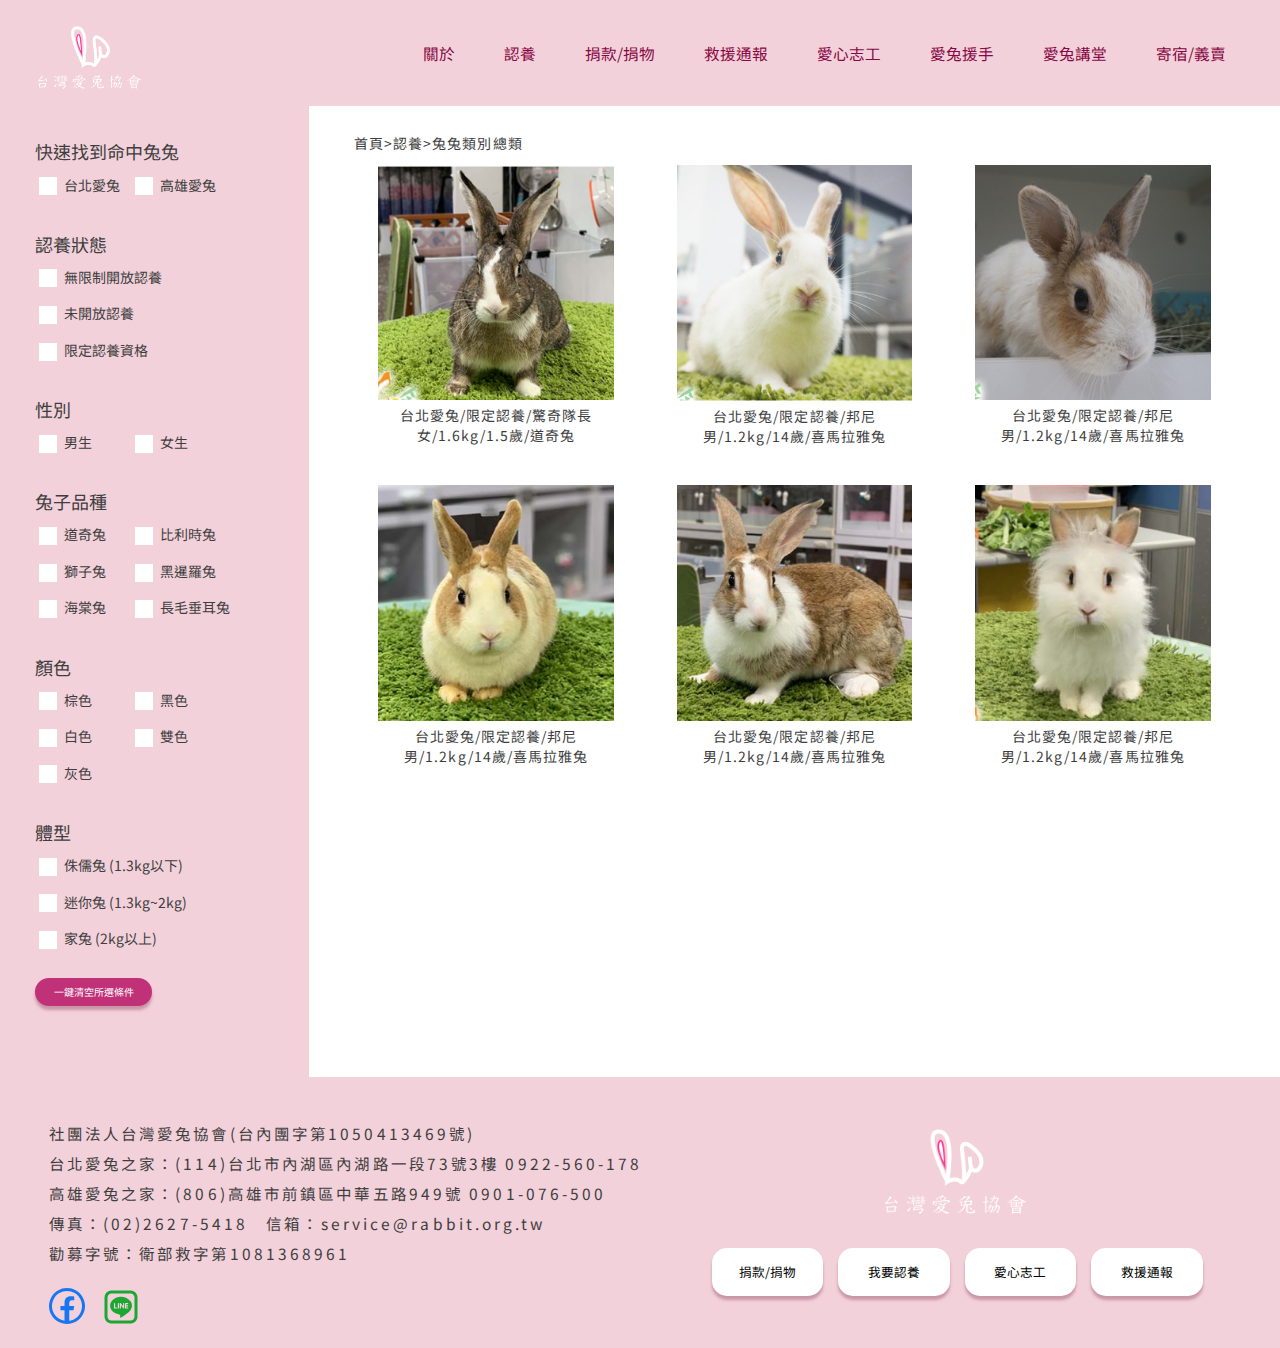
==== adopt/adopt.html @ 2b114913 "swipe test" ====
<!DOCTYPE html>

<html>
  <head>
    <meta charset="utf-8">
    <title>命中兔兔</title>
    <link rel="stylesheet" href="adopt.css" />
    <link href="https://fonts.googleapis.com/css2?family=Noto+Sans+TC&display=swap" rel="stylesheet">
  </head>

  <body>
    <div class="container">
      <div class="header">
        <div class="menu">
          <div class="logo">
            <a href="../index.html"><img src="../images/Landingpage/LOGO.png" alt="logo"/></a>
          </div>
            <nav class="navbar">
              <ul>
                <li class="nav"><a href="#">關於</a>
                  <ul>
                    <li><a href="#">概述</a></li>
                    <li><a href="#">Q&A</a></li>
                    <li><a href="#">工作報告</a></li>
                  </ul>
                </li>
                <li><a href="#" class="nav">認養</a></li>
                <li><a href="#" class="nav">捐款/捐物</a>
                  <ul>
                    <li><a href="#">單次捐款</li>
                    <li><a href="#">助養定期定額</li>
                    <li><a href="#">集資案件</li>
                    <li><a href="#">物資捐贈</li>
                    <li><a href="#">捐款/捐物查詢</li>
                  </ul>
                </li>
                <li><a href="#" class="nav">救援通報</a>
                  <ul>
                    <li><a href="#">救援申請</a></li>
                    <li><a href="#">緊急物資申請</a></li>
                    <li><a href="#">各級窗口通報</a></li>
                  </ul>
                </li>
                <li><a href="#" class="nav">愛心志工</a>
                  <ul>
                    <li><a href="#">一般志工</a></li>
                    <li><a href="#">中途保姆</a></li>
                  </ul>
                </li>
                <li><a href="#" class="nav">愛兔援手</a>
                  <ul>
                    <li><a href="#">送養</a></li>
                    <li><a href="#">捐血申請</a></li>
                  </ul>
                </li>
                <li><a href="#" class="nav">愛兔講堂</a></li>
                <li><a href="#" class="nav">寄宿/義賣</a>
                  <ul>
                    <li><a href="#">寄宿旅館</a></li>
                    <li><a href="#">愛心義賣</a></li>
                  </ul>
                </li>
              </ul>
            </nav>
        </div>
        <div class="section1">
          <div class="section1Left">
            <form>
              <div class="checkBox firstCB">
                  <p>快速找到命中兔兔</p>
                  <div class="checkDiv">
                    <div class="width35"><input type="checkbox"><label>台北愛兔</label></div>
                    <div class="width35"><input type="checkbox"><label>高雄愛兔</label></div>
                  </div>
              </div>
              <div class="checkBox">
                  <p>認養狀態</p>
                  <div class="checkDiv">
                    <div class="width60"><input type="checkbox"><label>無限制開放認養</label></div>
                    <div class="width60"><input type="checkbox"><label>未開放認養</label></div>
                    <div class="width60"><input type="checkbox"><label>限定認養資格</label></div>
                  </div>
              </div>
              <div class="checkBox">
                  <p>性別</p>
                  <div class="checkDiv">
                    <div class="width35"><input type="checkbox"><label>男生</label></div>
                    <div class="width35"><input type="checkbox"><label>女生</label></div>
                  </div>
              </div>
              <div class="checkBox">
                  <p>兔子品種</p>
                  <div class="checkDiv">
                    <div class="width35"><input type="checkbox"><label>道奇兔</label></div>
                    <div class="width35"><input type="checkbox"><label>比利時兔</label></div>
                    <div class="width35"><input type="checkbox"><label>獅子兔</label></div>
                    <div class="width35"><input type="checkbox"><label>黑暹羅兔</label></div>
                    <div class="width35"><input type="checkbox"><label>海棠兔</label></div>
                    <div class="width35"><input type="checkbox"><label>長毛垂耳兔</label></div>
                  </div>
              </div>
              <div class="checkBox">
                  <p>顏色</p>
                  <div class="checkDiv">
                    <div class="width35"><input type="checkbox"><label>棕色</label></div>
                    <div class="width35"><input type="checkbox"><label>黑色</label></div>
                    <div class="width35"><input type="checkbox"><label>白色</label></div>
                    <div class="width35"><input type="checkbox"><label>雙色</label></div>
                    <div class="width35"><input type="checkbox"><label>灰色</label></div>
                  </div>
              </div>
              <div class="checkBox">
                  <p>體型</p>
                  <div class="checkDiv">
                    <div class="width60"><input type="checkbox"><label>侏儒兔 (1.3kg以下)</label></div>
                    <div class="width60"><input type="checkbox"><label>迷你兔 (1.3kg~2kg)</label></div>
                    <div class="width60"><input type="checkbox"><label>家兔 (2kg以上)</label></div>
                  </div>
              </div>
              <input class="purpleInput" type="reset" value="一鍵清空所選條件">
            </form>
          </div>
          <div class="section1Right">
            <p class="category"><a href=../index.html>首頁</a>>認養>兔兔類別總類</p>
            <div class="picBlock">
              <div class="block1">
                <div class="rabPic leftPic">
                  <a href="../model/model.html"><img src="../images/兔兔類別總覽/兔兔類別總覽-兔兔1-298x298.png"></a>
                  <p>台北愛兔/限定認養/驚奇隊長<br>女/1.6kg/1.5歲/道奇兔</p>
                </div>
                <div class="rabPic midPic">
                  <img src="../images/兔兔類別總覽/兔兔類別總覽-兔兔2-298x298.png">
                  <p>台北愛兔/限定認養/邦尼<br>男/1.2kg/14歲/喜馬拉雅兔</p>
                </div>
                <div class="rabPic rightPic">
                  <img src="../images/兔兔類別總覽/兔兔類別總覽-兔兔3-298x298.png">
                  <p>台北愛兔/限定認養/邦尼<br>男/1.2kg/14歲/喜馬拉雅兔</p>
                </div>
              </div>
              <div class="block2">
                <div class="rabPic leftPic">
                  <img src="../images/兔兔類別總覽/兔兔類別總覽-兔兔4-298x298.png">
                  <p>台北愛兔/限定認養/邦尼<br>男/1.2kg/14歲/喜馬拉雅兔</p>
                </div>
                <div class="rabPic midPic">
                  <img src="../images/兔兔類別總覽/兔兔類別總覽-兔兔5-298x298.png">
                  <p>台北愛兔/限定認養/邦尼<br>男/1.2kg/14歲/喜馬拉雅兔</p>
                </div>
                <div class="rabPic rightPic">
                  <img src="../images/兔兔類別總覽/兔兔類別總覽-兔兔6-298x298.png">
                  <p>台北愛兔/限定認養/邦尼<br>男/1.2kg/14歲/喜馬拉雅兔</p>
                </div>
              </div>
            </div>
          </div>
        </div>
      </div>
      <div class="footer">
        <div class="leftFooter">
          <p>社團法人台灣愛兔協會(台內團字第1050413469號)<br>
              台北愛兔之家：(114)台北市內湖區內湖路一段73號3樓  0922-560-178<br>
              高雄愛兔之家：(806)高雄市前鎮區中華五路949號   0901-076-500<br>
              傳真：(02)2627-5418　信箱：service@rabbit.org.tw<br>
              勸募字號：衛部救字第1081368961
          </p>
          <div class="contactIcon">
            <a href=""><img src="../images/Landingpage/facebook.svg"></a>
            <a href=""><img src="../images/Landingpage/Line.svg"></a>
          </div>
        </div>
        <div class="rightFooter">
          <a href="../index.html"><img src="../images/Landingpage/LOGO.png"></a>
          <div class="whiteBtn">
            <button>捐款/捐物</button>
            <input type="button" value="我要認養" onclick="location.href='adopt.html'">
            <button>愛心志工</button>
            <button>救援通報</button>
          </div>
        </div>
      </div>
    </div>
  </body>
  <script> </script>
</html>
---- adopt/adopt.css ----
@import url('https://fonts.googleapis.com/css2?family=Noto+Sans+TC:wght@100;400&display=swap');

/* * {
  border: solid 2px black;
} */

* {
  font-family:'Noto Sans TC', sans-serif !important;
  font-weight: normal;
}

ul {
  list-style: none;
}

a {
  text-decoration: none;
}

button {
  outline: none;
}

input {
  -webkit-appearance: none;
  -moz-appearance: none;
  appearance: none;
}

html, body {
  margin: 0;
  font-family: 'Noto Sans TC', sans-serif;
  font-weight: normal;
  color: #3E3E3E;
}

body {
  display: flex;
  justify-content: center;
  overflow-x: hidden;
}

.header {
  background-color: #F2D1DA;
}

.container {
width: 1600px;
position: relative;
}

.menu {
  display: flex;
  justify-content: space-between;
  align-items: center;
  height: 106px;
}

.logo {
  padding-left: 2.77%;
  padding-top: 15px;
}

.logo img {
  width: 111px;
  height: 65px;
}

nav {
  position: absolute;
  right: 0;
  white-space: nowrap;
  padding-right: 4.24%;
  z-index: 999;
}

nav ul li {
  display: inline-block;
  position: relative;
  padding: 0;
  margin-left: 45px;

}

nav ul li a {
  color: #880744;
  font-size: calc(10px + 4 * ((100vw - 320px) / 680));
}

nav ul li a:hover {
  color: #fff;
}

nav ul ul {
  position: absolute;
  margin-top: 8px;
  left: 20px;
  padding: 8px 15px;
  background: #FFF8F8;
  border: 1px solid #939393;
  border-radius: 10px;
  visibility: hidden;
  transition: 0.2s;
}

nav ul ul li {
  position: relative;
  margin: 0;
  padding: 5px;
  display: list-item;
}

nav ul ul li a{
  color: #3e3e3e;
}

.navbar ul li:hover > ul {
  visibility: visible;
}

nav ul ul li a:hover {
  color: #C03178;
}

.section1 {
  display: flex;
}

.section1Left {
  width: 274px;
  padding-left: 35px;
}

.checkDiv {
  display: flex;
  flex-wrap: wrap;
}

.width35 {
  width: 35%;
  margin-bottom: 1.1vh;
  white-space: nowrap;
}

.width60 {
  width: 60%;
  margin-bottom: 1.1vh;
}

input[type="checkbox"]{
  vertical-align: middle;
  margin-right: 7px;
  cursor: pointer;
  width: 18px;
  height: 18px;
  position: relative;
}

input[type="checkbox"]:after {
  position: absolute;
  width: 18px;
  height: 18px;
  top: 0;
  content: " ";
  background-color: #fff;
  color: #fff;
  display: inline-block;
  visibility: visible;
}

input[type="checkbox"]:checked:after {
  content: "✓";
  font-size: 12px;
  background-color: #C03178;
  transition: 0.3s;
  text-align: center;
  line-height: 18px;
}

.checkBox p {
  font-size: 18px;
  margin-bottom: 0.8vh;
  margin-top: 2.5vh;
}

.firstCB p {
  margin-top: 3.6vh;
}

.checkBox label {
  font-size: 14px;
}

.purpleInput {
  border: solid #C03178;
  font-size: 10px;
  text-align: center;
  width: 9.5vw;
  height: 3.1vh;
  min-height: 24px;
  max-width: 117px;
  background-color: #C03178;
  box-shadow: 0px 4px 3px rgba(162, 91, 119, 0.5);
  border-radius: 20px;
  margin: 1.8vh 0 7.9vh 0;
  cursor: pointer;
  color: #fff;
}

/* section1Right */

.section1Right {
  width: calc(100% - 309px );
  background-color: #fff;
}

.section1Right p {
  font-size: 14px;
  margin: 0;
  letter-spacing: 0.075em;]
}

.category p {
  letter-spacing: 0.05em;
}

.category a {
  color: #3E3E3E;
}

.section1Right > p {
  padding: 3vh 0 1.3vh 45px;
}

.block1 {
  display: flex;
  margin-bottom: 4.4vh;
}

.block2 {
  display: flex;
}

.rabPic {
  flex: 1;
  text-align: center;
}

.rabPic img {
  width: 79%;
}

.leftPic {
  padding-left: 38px;
}

.midPic {
  text-align: center;
}

.rightPic {
  padding-right: 38px;
}

/* footer */

.footer {
  display: flex;
  background-color: #F2D1DA;
}

.leftFooter {
  padding-left: 3.8%;
  padding-top: 41px;
  height: 210px;
  flex: 5.5;
  margin-bottom: 20px;
}

.leftFooter p {
  margin: 0;
  color: #3E3E3E;
  line-height: 30px;
  letter-spacing: 0.2em;
  font-size: calc(15px + 3 * ((100vw - 1200px) / 500));
}

.leftFooter img {
  margin-top: 20px;
  margin-right: 15px;
}

.rightFooter {
  display: flex;
  justify-content: center;
  align-items: center;
  flex-direction: column;
  flex: 4.5;
  padding-right: 4.6%;
}

.rightFooter img{
  max-width: 152px;
}

.rightFooter button, .rightFooter input {
  border: solid #fff;
  font-size: calc(12px + 4 * ((100vw - 1200px) / 500));
  max-width: 126px;
  max-height: 48px;
  width: 8.7vw;
  height: 48px;
  background-color: #fff;
  box-shadow: 0px 4px 3px rgba(162, 91, 119, 0.5);
  border-radius: 15px;
  cursor: pointer;
  margin: 26px 5.5px 0 5.5px;
}

.whiteBtn a {
  color: #3E3E3E;
}

/* font-size */

@media screen and (min-width: 2000px) {
  .category p {
    font-size: 18px;
  }

  .footer p {
    font-size: 20px;
  }

  .footer button, .footer input {
    font-size: 18px;
  }
}
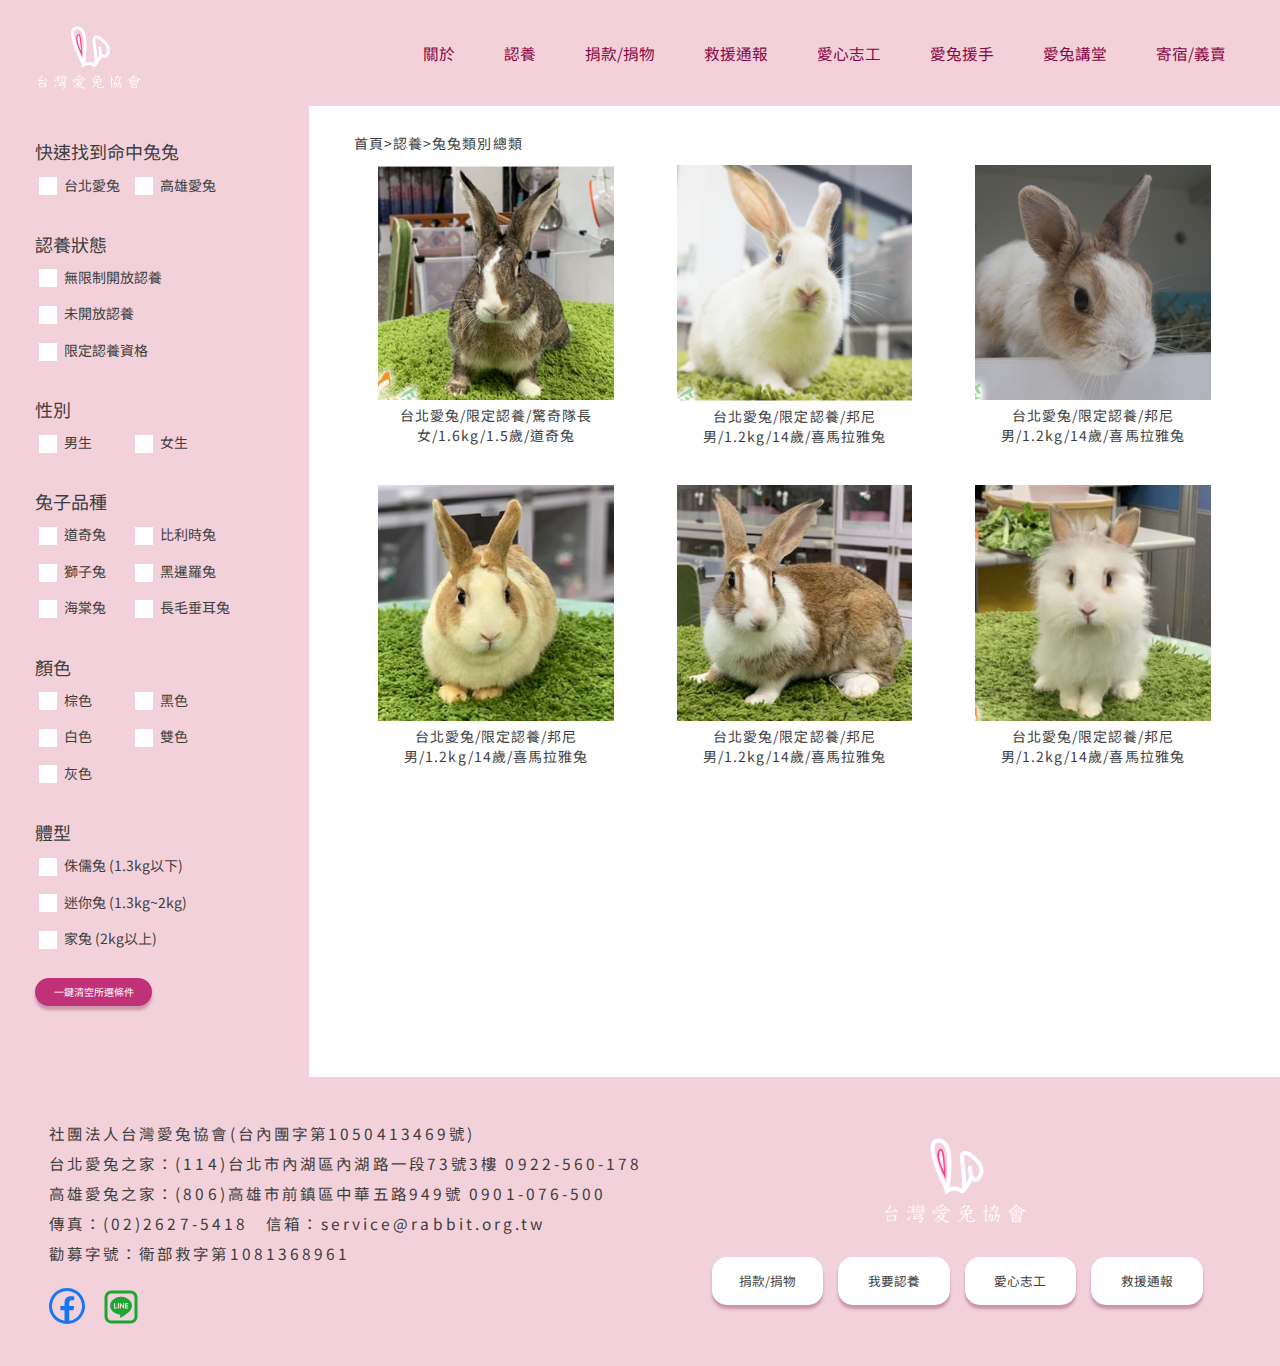
==== commit a68f84f3: "1111" ====
--- a/adopt/adopt.html
+++ b/adopt/adopt.html
@@ -6,62 +6,71 @@
     <title>命中兔兔</title>
     <link rel="stylesheet" href="adopt.css" />
     <link href="https://fonts.googleapis.com/css2?family=Noto+Sans+TC&display=swap" rel="stylesheet">
+    <link rel="icon" href="../images/Landingpage/logo no word1.svg" type="image/x-icon" / >
+    <script src="https://ajax.googleapis.com/ajax/libs/jquery/3.5.1/jquery.min.js"></script>
   </head>
 
   <body>
     <div class="container">
       <div class="header">
+        <div class="menuBg"></div>
         <div class="menu">
           <div class="logo">
             <a href="../index.html"><img src="../images/Landingpage/LOGO.png" alt="logo"/></a>
-          </div>
-            <nav class="navbar">
-              <ul>
-                <li class="nav"><a href="#">關於</a>
-                  <ul>
-                    <li><a href="#">概述</a></li>
-                    <li><a href="#">Q&A</a></li>
-                    <li><a href="#">工作報告</a></li>
-                  </ul>
-                </li>
-                <li><a href="#" class="nav">認養</a></li>
-                <li><a href="#" class="nav">捐款/捐物</a>
-                  <ul>
-                    <li><a href="#">單次捐款</li>
-                    <li><a href="#">助養定期定額</li>
-                    <li><a href="#">集資案件</li>
-                    <li><a href="#">物資捐贈</li>
-                    <li><a href="#">捐款/捐物查詢</li>
-                  </ul>
-                </li>
-                <li><a href="#" class="nav">救援通報</a>
-                  <ul>
-                    <li><a href="#">救援申請</a></li>
-                    <li><a href="#">緊急物資申請</a></li>
-                    <li><a href="#">各級窗口通報</a></li>
-                  </ul>
-                </li>
-                <li><a href="#" class="nav">愛心志工</a>
-                  <ul>
-                    <li><a href="#">一般志工</a></li>
-                    <li><a href="#">中途保姆</a></li>
-                  </ul>
-                </li>
-                <li><a href="#" class="nav">愛兔援手</a>
-                  <ul>
-                    <li><a href="#">送養</a></li>
-                    <li><a href="#">捐血申請</a></li>
-                  </ul>
-                </li>
-                <li><a href="#" class="nav">愛兔講堂</a></li>
-                <li><a href="#" class="nav">寄宿/義賣</a>
-                  <ul>
-                    <li><a href="#">寄宿旅館</a></li>
-                    <li><a href="#">愛心義賣</a></li>
-                  </ul>
-                </li>
-              </ul>
-            </nav>
+            <div class="hamburger">
+              <div class="line"></div>
+              <div class="line"></div>
+              <div class="line"></div>
+            </div>
+          </div>
+          <nav class="navbar">
+            <ul>
+              <li>
+                <a class="navBtn">關於<span class="blackTri"></spn></a>
+                <ul class="navToggle">
+                  <li><a href="#">概述</a></li>
+                  <li><a href="#">Q&A</a></li>
+                  <li><a href="#">工作報告</a></li>
+                </ul>
+              </li>
+              <li><a href="adopt/adopt.html">認養</a></li>
+              <li><a class="navBtn">捐款/捐物<span class="blackTri"></a>
+                <ul class="navToggle">
+                  <li><a href="#">單次捐款</a></li>
+                  <li><a href="#">助養定期定額</a></li>
+                  <li><a href="#">集資案件</a></li>
+                  <li><a href="#">物資捐贈</a></li>
+                  <li><a href="#">捐款/捐物查詢</a></li>
+                </ul>
+              </li>
+              <li><a class="navBtn">救援通報<span class="blackTri"></a>
+                <ul class="navToggle">
+                  <li><a href="#">救援申請</a></li>
+                  <li><a href="#">緊急物資申請</a></li>
+                  <li><a href="#">各級窗口通報</a></li>
+                </ul>
+              </li>
+              <li><a class="navBtn">愛心志工<span class="blackTri"></a>
+                <ul class="navToggle">
+                  <li><a href="#">一般志工</a></li>
+                  <li><a href="#">中途保姆</a></li>
+                </ul>
+              </li>
+              <li><a class="navBtn">愛兔援手<span class="blackTri"></a>
+                <ul class="navToggle">
+                  <li><a href="#">送養</a></li>
+                  <li><a href="#">捐血申請</a></li>
+                </ul>
+              </li>
+              <li><a>愛兔講堂</a></li>
+              <li><a class="navBtn">寄宿/義賣<span class="blackTri"></a>
+                <ul class="navToggle">
+                  <li><a href="#">寄宿旅館</a></li>
+                  <li><a href="#">愛心義賣</a></li>
+                </ul>
+              </li>
+            </ul>
+          </nav>
         </div>
         <div class="section1">
           <div class="section1Left">
@@ -156,6 +165,7 @@
         </div>
       </div>
       <div class="footer">
+        <div class="footerBg"></div>
         <div class="leftFooter">
           <p>社團法人台灣愛兔協會(台內團字第1050413469號)<br>
               台北愛兔之家：(114)台北市內湖區內湖路一段73號3樓  0922-560-178<br>
@@ -163,22 +173,28 @@
               傳真：(02)2627-5418　信箱：service@rabbit.org.tw<br>
               勸募字號：衛部救字第1081368961
           </p>
+          <input type="button" value="聯絡我們" onclick="location.href='../adopt/adopt.html'">
           <div class="contactIcon">
             <a href=""><img src="../images/Landingpage/facebook.svg"></a>
             <a href=""><img src="../images/Landingpage/Line.svg"></a>
           </div>
         </div>
         <div class="rightFooter">
-          <a href="../index.html"><img src="../images/Landingpage/LOGO.png"></a>
+          <a href=""><img src="../images/Landingpage/LOGO.png"></a>
           <div class="whiteBtn">
             <button>捐款/捐物</button>
-            <input type="button" value="我要認養" onclick="location.href='adopt.html'">
+            <input type="button" value="我要認養" onclick="location.href='../adopt/adopt.html'">
             <button>愛心志工</button>
             <button>救援通報</button>
           </div>
+          <p>捐款/捐物</p>
+          <p><a href="../adopt/adopt.html">認養</a></p>
+          <p>愛心志工</p>
+          <p>救援通報</p>
         </div>
       </div>
     </div>
   </body>
-  <script> </script>
+  <script src="adopt.js">
+  </script>
 </html>
--- a/adopt/adopt.css
+++ b/adopt/adopt.css
@@ -7,9 +7,11 @@
 * {
   font-family:'Noto Sans TC', sans-serif !important;
   font-weight: normal;
-}
-
-ul {
+  -webkit-tap-highlight-color:rgba(255,255,255,0);
+  color: #3E3E3E;
+}
+
+nav li {
   list-style: none;
 }
 
@@ -25,19 +27,18 @@
   -webkit-appearance: none;
   -moz-appearance: none;
   appearance: none;
+  outline: none;
 }
 
 html, body {
   margin: 0;
-  font-family: 'Noto Sans TC', sans-serif;
-  font-weight: normal;
-  color: #3E3E3E;
 }
 
 body {
   display: flex;
   justify-content: center;
   overflow-x: hidden;
+  -webkit-text-size-adjust: 100%;
 }
 
 .header {
@@ -45,15 +46,32 @@
 }
 
 .container {
-width: 1600px;
-position: relative;
+  width: 1600px;
+  position: relative;
 }
 
 .menu {
+  position: fixed;
   display: flex;
   justify-content: space-between;
   align-items: center;
   height: 106px;
+  z-index: 3;
+  background-color: #F2D1DA;
+  width: 100%;
+  max-width: 1600px;
+}
+
+@media screen and (min-width: 1600px) {
+  .menuBg {
+    margin-left: calc(1600px - 100vw);
+    width: calc(100vw + (100vw - 1600px));
+    height: 106px;
+    background-color: #F2D1DA;
+    position: absolute;
+    top: 0;
+    z-index: -1;
+  }
 }
 
 .logo {
@@ -67,8 +85,6 @@
 }
 
 nav {
-  position: absolute;
-  right: 0;
   white-space: nowrap;
   padding-right: 4.24%;
   z-index: 999;
@@ -79,17 +95,19 @@
   position: relative;
   padding: 0;
   margin-left: 45px;
-
 }
 
 nav ul li a {
   color: #880744;
   font-size: calc(10px + 4 * ((100vw - 320px) / 680));
+  cursor: pointer;
 }
 
 nav ul li a:hover {
   color: #fff;
 }
+
+/* hover */
 
 nav ul ul {
   position: absolute;
@@ -122,13 +140,230 @@
   color: #C03178;
 }
 
+.hamburger {
+  display: none;
+}
+
+@media screen and (max-width: 1200px) {
+  .container {
+    width: 100%;
+  }
+
+  .menu {
+    display: block;
+    height: 118px;
+  }
+
+  .logo {
+    padding-top: 35px;
+    padding-left: 40px;
+    padding-bottom: 20px;
+    display: flex;
+    align-items: center;
+    justify-content: space-between;
+  }
+
+  .logo img {
+    height: 62px;
+  }
+
+  .navbar {
+    position: relative;
+    display: flex;
+    justify-content: center;
+    height: calc(100vh - 118px);
+    background: rgba(255, 255, 255, 0.85);
+    padding: 0;
+    z-index: 3;
+    margin-top: -5px;
+    clip-path: circle(50px at 90% -10%);
+    -webkit-clip-path: circle(50px at 90% -10%);
+    transition: all 0.5s ease-out;
+    pointer-events: none;
+    overflow: auto;
+  }
+
+  .navbar.open {
+    clip-path: circle(50px at 90% -10%);
+    -webkit-clip-path: circle(2000px at 90% -10%);
+    pointer-events: all;
+  }
+
+  .navbar li:nth-child(1) {
+    transition: all 0.5s ease 0.05s;
+  }
+
+  .navbar li:nth-child(2) {
+    transition: all 0.5s ease 0.1s;
+  }
+
+  .navbar li:nth-child(3) {
+    transition: all 0.5s ease 0.15s;
+  }
+
+  .navbar li:nth-child(4) {
+    transition: all 0.5s ease 0.2s;
+  }
+
+  .navbar li:nth-child(5) {
+    transition: all 0.5s ease 0.25s;
+  }
+
+  .navbar li:nth-child(6) {
+    transition: all 0.5s ease 0.3s;
+  }
+
+  .navbar li:nth-child(7) {
+    transition: all 0.5s ease 0.35s;
+  }
+
+  .navbar li:nth-child(8) {
+    transition: all 0.5s ease 0.4s;
+  }
+
+  .navbar li {
+    opacity: 0;
+  }
+
+  .navbar li.fade {
+    opacity: 1;
+  }
+
+  nav ul {
+    padding: 0;
+  }
+
+  nav ul li {
+    display: flex;
+    flex-direction: column;
+    text-align: center;
+    margin: 0;
+  }
+
+  nav > ul > li:not(:first-child) {
+    margin-top: 2.34vh;
+  }
+
+  nav > ul > li:first-child {
+    margin-top: 5.8vh;
+  }
+
+  nav > ul > li:last-child {
+    margin-bottom: 50px;
+  }
+
+  nav ul ul li {
+    padding: 0;
+  }
+
+  nav ul li a {
+    color: #3E3E3E;
+    font-size: calc(32px + 4 * ((100vh - 800px) / 500));
+  }
+
+  nav ul li a:hover {
+    color: #3E3E3E;
+  }
+
+  .blackTri {
+    width: 0px;
+    height: 0px;
+    border-style: solid;
+    border-width: 20px 12px 0px 12px;
+    border-color: #3E3E3E transparent transparent transparent;
+    position: absolute;
+    top: 20px;
+    margin-left: 10px;
+    transition: 0.5s;
+  }
+
+  .blackTri.rotate {
+    transform: rotate(-180deg);
+  }
+
+  .hamburger {
+    display: block;
+    cursor: pointer;
+    padding-right: 45px;
+  }
+
+  .hamburger div:nth-child(1) {
+    transition: all 1s ease 0.05s;
+  }
+
+  .hamburger div:nth-child(2) {
+    transition: all 1s ease 0.1s;
+  }
+
+  .hamburger div:nth-child(3) {
+    transition: all 1s ease 0.15s;
+  }
+
+  .line.purpleToggle {
+    background-color: #C03178;
+  }
+
+  .line {
+    width: 8.2vw;
+    height: 1.2vw;
+    background-color: #fff;
+    border-radius: 50px;
+  }
+
+  .line:not(:first-child) {
+    margin-top: 0.8vh;
+  }
+
+  /* toggle */
+  nav ul ul {
+    position: static;
+    margin: 0;
+    padding: 22px 0;
+    width: 227px;
+    background: #F2D1DA;
+    border: none;
+    border-radius: 30px;
+    visibility: visible;
+    display: none;
+    letter-spacing: 0.08em;
+  }
+
+  nav ul ul li {
+    position: relative;
+    margin: 0;
+    padding: 0;
+    display: list-item;
+  }
+
+  nav ul ul li:not(:first-child) {
+    padding-top: 5px;
+  }
+
+  nav ul ul li a{
+    color: #3E3E3E;
+    font-size: 24px;
+    border-bottom: 2px solid;
+  }
+}
+
+
+/* section1 */
+
 .section1 {
   display: flex;
+  padding-top: 106px;
+}
+
+@media screen and (max-width: 1200px) {
+  .section1 {
+    padding-top: 118px;
+  }
 }
 
 .section1Left {
   width: 274px;
   padding-left: 35px;
+
 }
 
 .checkDiv {
@@ -267,14 +502,31 @@
 .footer {
   display: flex;
   background-color: #F2D1DA;
+  position: relative;
+  height: 289px;
+}
+
+@media screen and (min-width: 1600px) {
+  .footerBg {
+    margin-left: calc(1600px - 100vw);
+    width: calc(100vw + (100vw - 1600px));
+    height: 289px;
+    background-color: #F2D1DA;
+    position: absolute;
+    top: 0;
+    z-index: -1;
+  }
 }
 
 .leftFooter {
   padding-left: 3.8%;
   padding-top: 41px;
-  height: 210px;
   flex: 5.5;
   margin-bottom: 20px;
+}
+
+.leftFooter input {
+  display: none;
 }
 
 .leftFooter p {
@@ -286,8 +538,8 @@
 }
 
 .leftFooter img {
-  margin-top: 20px;
-  margin-right: 15px;
+  padding-top: 20px;
+  padding-right: 15px;
 }
 
 .rightFooter {
@@ -297,6 +549,10 @@
   flex-direction: column;
   flex: 4.5;
   padding-right: 4.6%;
+}
+
+.rightFooter p {
+  display: none;
 }
 
 .rightFooter img{
@@ -317,9 +573,76 @@
   margin: 26px 5.5px 0 5.5px;
 }
 
-.whiteBtn a {
-  color: #3E3E3E;
-}
+@media screen and (max-width: 1200px) {
+  .footer {
+    height: auto;
+    position: static;
+    justify-content: space-between;
+    align-items: center;
+    padding: 2.44vh 0;
+  }
+
+  .footerBg, .leftFooter p, .rightFooter img, .whiteBtn {
+    display: none;
+  }
+
+  .leftFooter {
+    margin: 0;
+    margin-left: 13.3vw;
+    flex: none;
+    padding: 0;
+  }
+
+  .leftFooter input {
+    display: block;
+    width: 34.9vw;
+    height: 9.376vw;
+    max-width: 348px;
+    max-height: 93.75px;
+    border-radius: 30px;
+    font-size: 36px;
+    background-color: #C03178;
+    cursor: pointer;
+    color: #fff;
+    letter-spacing: 0.2em;
+    margin-bottom: 3.9vh;
+    border: none;
+  }
+
+  .contactIcon {
+    display: flex;
+    justify-content: space-around;
+  }
+
+  .leftFooter img {
+    padding: 0;
+    width: 8.3vw;
+  }
+
+  .rightFooter {
+    flex: none;
+    display: block;
+    margin: 0;
+    padding: 0;
+    margin-right: 15.36vw;
+  }
+
+  .rightFooter p {
+    display: block;
+    color: #3E3E3E;
+    font-size: calc(24px + 4 * ((100vw - 768px) / 500));
+    margin: 0;
+  }
+
+  .rightFooter p:not(:first-child) {
+    margin-top: 2.3vh;
+  }
+
+  .rightFooter a {
+    color: #3E3E3E;
+  }
+}
+
 
 /* font-size */
 
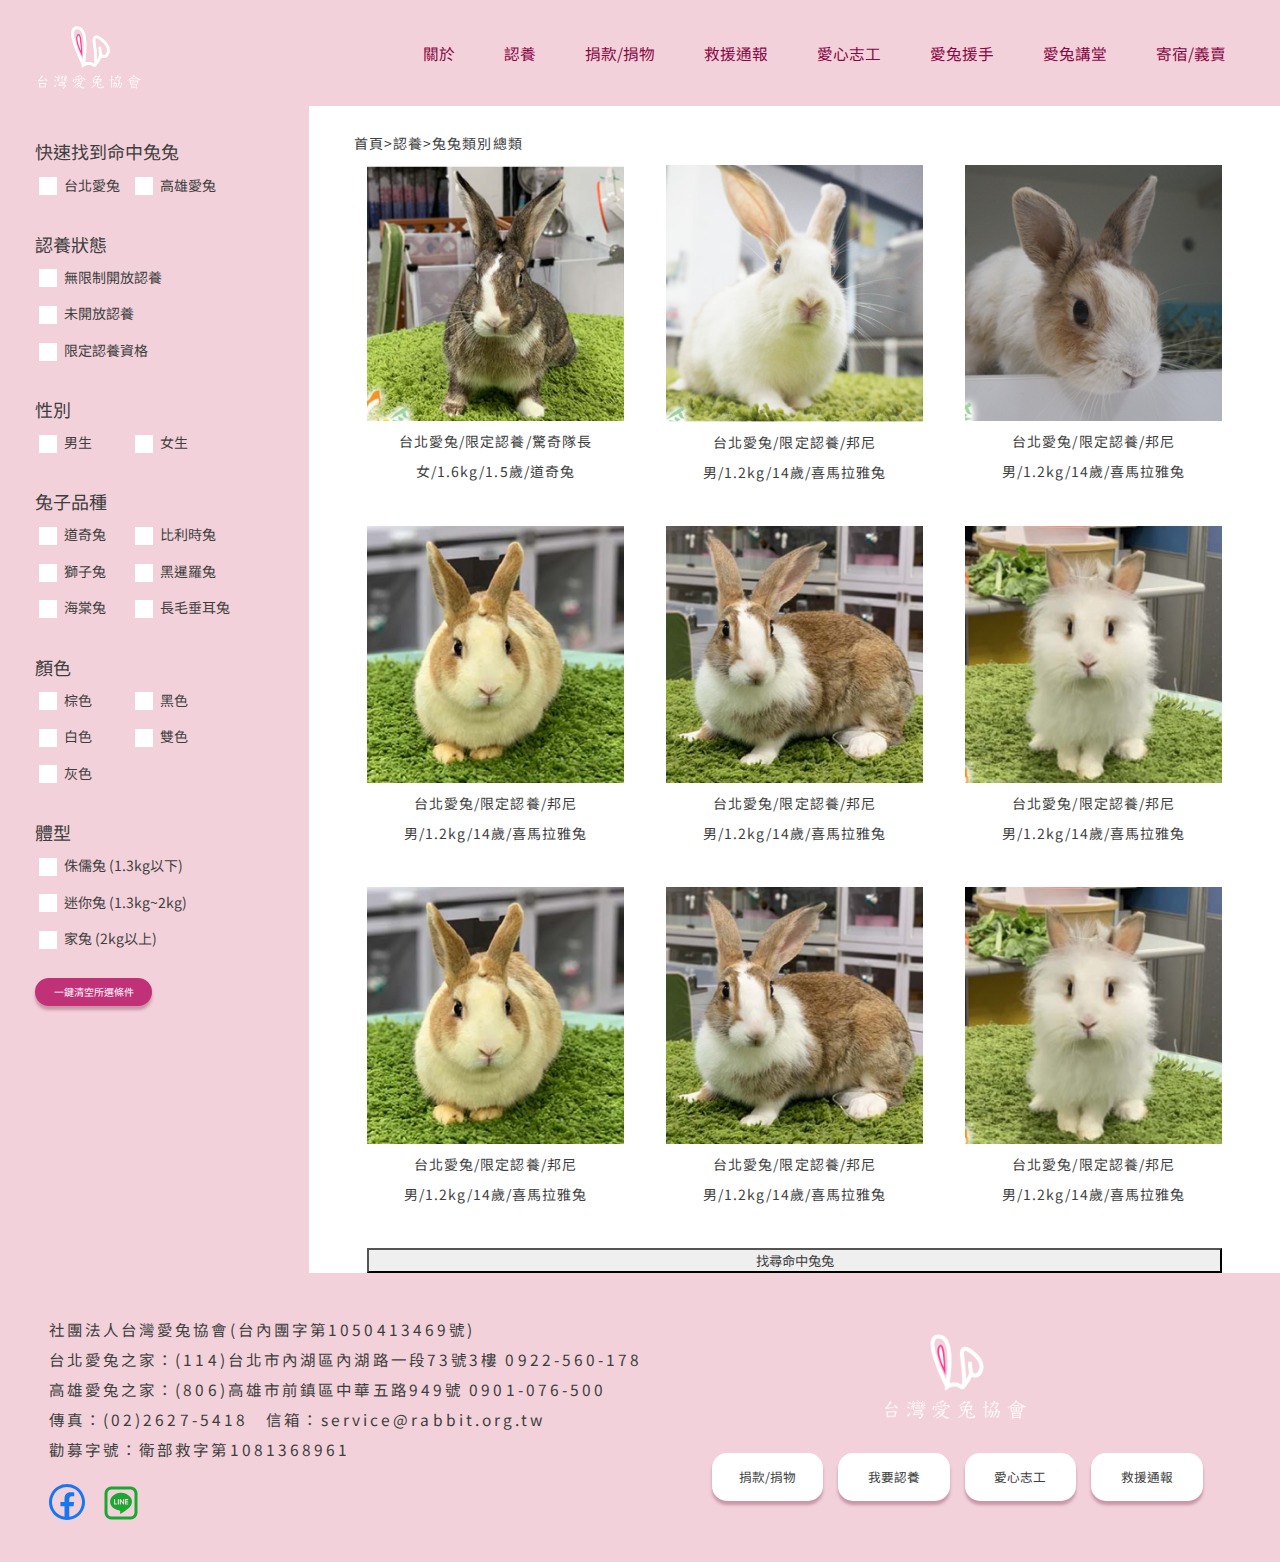
==== commit 01c0edcb: "1112version" ====
--- a/adopt/adopt.html
+++ b/adopt/adopt.html
@@ -33,7 +33,7 @@
                   <li><a href="#">工作報告</a></li>
                 </ul>
               </li>
-              <li><a href="adopt/adopt.html">認養</a></li>
+              <li><a href="">認養</a></li>
               <li><a class="navBtn">捐款/捐物<span class="blackTri"></a>
                 <ul class="navToggle">
                   <li><a href="#">單次捐款</a></li>
@@ -132,32 +132,114 @@
           <div class="section1Right">
             <p class="category"><a href=../index.html>首頁</a>>認養>兔兔類別總類</p>
             <div class="picBlock">
-              <div class="block1">
-                <div class="rabPic leftPic">
+              <div class="block">
+                <div class="rabPic">
                   <a href="../model/model.html"><img src="../images/兔兔類別總覽/兔兔類別總覽-兔兔1-298x298.png"></a>
                   <p>台北愛兔/限定認養/驚奇隊長<br>女/1.6kg/1.5歲/道奇兔</p>
                 </div>
-                <div class="rabPic midPic">
+                <div class="rabPic">
                   <img src="../images/兔兔類別總覽/兔兔類別總覽-兔兔2-298x298.png">
                   <p>台北愛兔/限定認養/邦尼<br>男/1.2kg/14歲/喜馬拉雅兔</p>
                 </div>
-                <div class="rabPic rightPic">
+                <div class="rabPic">
                   <img src="../images/兔兔類別總覽/兔兔類別總覽-兔兔3-298x298.png">
                   <p>台北愛兔/限定認養/邦尼<br>男/1.2kg/14歲/喜馬拉雅兔</p>
                 </div>
               </div>
-              <div class="block2">
-                <div class="rabPic leftPic">
+              <div class="block">
+                <div class="rabPic">
                   <img src="../images/兔兔類別總覽/兔兔類別總覽-兔兔4-298x298.png">
                   <p>台北愛兔/限定認養/邦尼<br>男/1.2kg/14歲/喜馬拉雅兔</p>
                 </div>
-                <div class="rabPic midPic">
+                <div class="rabPic">
                   <img src="../images/兔兔類別總覽/兔兔類別總覽-兔兔5-298x298.png">
                   <p>台北愛兔/限定認養/邦尼<br>男/1.2kg/14歲/喜馬拉雅兔</p>
                 </div>
-                <div class="rabPic rightPic">
+                <div class="rabPic">
                   <img src="../images/兔兔類別總覽/兔兔類別總覽-兔兔6-298x298.png">
                   <p>台北愛兔/限定認養/邦尼<br>男/1.2kg/14歲/喜馬拉雅兔</p>
+                </div>
+              </div>
+              <div class="block">
+                <div class="rabPic">
+                  <img src="../images/兔兔類別總覽/兔兔類別總覽-兔兔4-298x298.png">
+                  <p>台北愛兔/限定認養/邦尼<br>男/1.2kg/14歲/喜馬拉雅兔</p>
+                </div>
+                <div class="rabPic">
+                  <img src="../images/兔兔類別總覽/兔兔類別總覽-兔兔5-298x298.png">
+                  <p>台北愛兔/限定認養/邦尼<br>男/1.2kg/14歲/喜馬拉雅兔</p>
+                </div>
+                <div class="rabPic">
+                  <img src="../images/兔兔類別總覽/兔兔類別總覽-兔兔6-298x298.png">
+                  <p>台北愛兔/限定認養/邦尼<br>男/1.2kg/14歲/喜馬拉雅兔</p>
+                </div>
+              </div>
+              <input class="findRabBtn" type="button" value="找尋命中兔兔">
+              <div class="findRabSectionIpad">
+                <div class="findRabLeft">
+                  <div class="choseSection choseOutside">
+                    <p>找尋命中兔兔</p>
+                    <div class="choseList">愛兔之家<span class="arrow_plus">&LongRightArrow;</span></div>
+                    <div class="choseList">認養狀態<span class="arrow_plus">&LongRightArrow;</span></div>
+                    <div class="choseList">性別<span class="arrow_plus">&LongRightArrow;</span></div>
+                    <div class="choseList">兔子品種<span class="arrow_plus">&LongRightArrow;</span></div>
+                    <div class="choseList">顏色<span class="arrow_plus">&LongRightArrow;</span></div>
+                    <div class="choseList">體型<span class="arrow_plus">&LongRightArrow;</span></div>
+                  </div>
+                  <div class="choseSection choseInside" id="Inside0">
+                    <p><span class="lessIcon"><</span>找尋命中兔兔</p>
+                    <div class="choseList">台北愛兔<span class="arrow_plus">&#726;</span></div>
+                    <div class="choseList">高雄愛兔<span class="arrow_plus">&#726;</span></div>
+                  </div>
+                  <div class="choseSection choseInside" id="Inside1">
+                    <p><span class="lessIcon"><</span>找尋命中兔兔</p>
+                    <div class="choseList" >無限制開放認養<span class="arrow_plus">&#726;</span></div>
+                    <div class="choseList">未開放認養<span class="arrow_plus">&#726;</span></div>
+                    <div class="choseList">限定認養資格<span class="arrow_plus">&#726;</span></div>
+                  </div>
+                  <div class="choseSection choseInside" id="Inside2">
+                    <p><span class="lessIcon"><</span>找尋命中兔兔</p>
+                    <div class="choseList">男生<span class="arrow_plus">&#726;</span></div>
+                    <div class="choseList">女生<span class="arrow_plus">&#726;</span></div>
+                  </div>
+                  <div class="cleanSection"></div>
+                </div>
+                <div class="findRabRight"><p>X</p></div>
+              </div>
+              <div class="blockIpad">
+                <div class="rabPic">
+                  <a href="../model/model.html"><img src="../images/兔兔類別總覽/兔兔類別總覽-兔兔1-298x298.png"></a>
+                  <p>台北愛兔/限定認養/驚奇隊長<br>女/1.6kg/1.5歲/道奇兔</p>
+                  <input class="learnMore" type="button" value="了解更多" onclick="location.href='../model/model.html'">
+                </div>
+                <div class="rabPic">
+                  <img src="../images/兔兔類別總覽/兔兔類別總覽-兔兔2-298x298.png">
+                  <p>台北愛兔/限定認養/邦尼<br>男/1.2kg/14歲/喜馬拉雅兔</p>
+                  <input class="learnMore" type="button" value="了解更多" onclick="location.href=''">
+                </div>
+              </div>
+              <div class="blockIpad">
+                <div class="rabPic">
+                  <img src="../images/兔兔類別總覽/兔兔類別總覽-兔兔3-298x298.png">
+                  <p>台北愛兔/限定認養/邦尼<br>男/1.2kg/14歲/喜馬拉雅兔</p>
+                  <input class="learnMore" type="button" value="了解更多" onclick="location.href=''">
+                </div>
+                <div class="rabPic">
+                  <img src="../images/兔兔類別總覽/兔兔類別總覽-兔兔4-298x298.png">
+                  <p>台北愛兔/限定認養/邦尼<br>男/1.2kg/14歲/喜馬拉雅兔</p>
+                  <input class="learnMore" type="button" value="了解更多" onclick="location.href=''">
+                </div>
+              </div>
+              <div class="blockIpad">
+                <div class="rabPic">
+                  <img src="../images/兔兔類別總覽/兔兔類別總覽-兔兔5-298x298.png">
+                  <p>台北愛兔/限定認養/邦尼<br>男/1.2kg/14歲/喜馬拉雅兔</p>
+                  <input class="learnMore" type="button" value="了解更多" onclick="location.href=''">
+                </div>
+                <div class="rabPic">
+                  <img src="../images/兔兔類別總覽/兔兔類別總覽-兔兔6-298x298.png">
+                  <p>台北愛兔/限定認養/邦尼<br>男/1.2kg/14歲/喜馬拉雅兔</p>
+                  <input class="learnMore" type="button" value="了解更多" onclick="location.href=''">
                 </div>
               </div>
             </div>
@@ -173,7 +255,7 @@
               傳真：(02)2627-5418　信箱：service@rabbit.org.tw<br>
               勸募字號：衛部救字第1081368961
           </p>
-          <input type="button" value="聯絡我們" onclick="location.href='../adopt/adopt.html'">
+          <input type="button" value="聯絡我們" onclick="location.href=''">
           <div class="contactIcon">
             <a href=""><img src="../images/Landingpage/facebook.svg"></a>
             <a href=""><img src="../images/Landingpage/Line.svg"></a>
--- a/adopt/adopt.css
+++ b/adopt/adopt.css
@@ -354,12 +354,6 @@
   padding-top: 106px;
 }
 
-@media screen and (max-width: 1200px) {
-  .section1 {
-    padding-top: 118px;
-  }
-}
-
 .section1Left {
   width: 274px;
   padding-left: 35px;
@@ -449,31 +443,38 @@
   background-color: #fff;
 }
 
-.section1Right p {
+.category {
+  margin: 0;
+  letter-spacing: 0.05em;
+  padding: 3vh 0 1.3vh 45px;
+  letter-spacing: 0.075em;
   font-size: 14px;
-  margin: 0;
-  letter-spacing: 0.075em;]
-}
-
-.category p {
-  letter-spacing: 0.05em;
 }
 
 .category a {
   color: #3E3E3E;
 }
 
-.section1Right > p {
-  padding: 3vh 0 1.3vh 45px;
-}
-
-.block1 {
+.block {
   display: flex;
+}
+
+.block:not(:last-child) {
   margin-bottom: 4.4vh;
 }
 
-.block2 {
+.block:last-child {
+  margin-bottom: 8.8vh;
+}
+
+.blockIpad {
+  display: none;
+}
+
+.picBlock {
   display: flex;
+  flex-direction: column;
+  padding: 0 6%;
 }
 
 .rabPic {
@@ -481,21 +482,211 @@
   text-align: center;
 }
 
+.rabPic p {
+  font-size: 14px;
+  margin: 0;
+  letter-spacing: 0.075em;
+  line-height: 30px;
+}
+
+.rabPic:not(:last-child) {
+  margin-right: 5%;
+}
+
 .rabPic img {
-  width: 79%;
-}
-
-.leftPic {
-  padding-left: 38px;
-}
-
-.midPic {
-  text-align: center;
-}
-
-.rightPic {
-  padding-right: 38px;
-}
+  width: 100%;
+}
+
+.findRab {
+  display: none;
+}
+
+.findRabSectionIpad {
+  display: none;
+}
+
+.learnMore {
+  display: none;
+}
+
+@media screen and (max-width: 1200px) {
+  .section1 {
+    padding-top: 118px;
+  }
+
+  .section1Left {
+    display: none;
+  }
+
+  .section1Right {
+    width: 100vw;
+    position: relative;
+  }
+
+  .category {
+    padding: 2.9vh 0 2.64vh 3.1%;
+  }
+
+
+  .block:first-child {
+    margin-bottom: 4.4vh;
+  }
+
+  .rabPic {
+    margin: 0;
+  }
+
+  .rabPic p {
+    font-size: 18px;
+    line-height: 32px;
+    padding-top: 2.05vh;
+  }
+
+  .rabPic img {
+    border-radius: 3.9vw;
+  }
+
+  .picBlock {
+    padding: 0 5.2%;
+  }
+
+  .block {
+    display: none;
+  }
+
+  .blockIpad {
+    display: flex;
+  }
+
+  .findRabBtn {
+    display: block;
+    margin-left: 50%;
+    transform: translateX(-50%);
+    width: 20.2vw;
+    height: 7.7vw;
+    max-width: 242px;
+    max-height: 92px;
+    border-radius: 2.6vw;
+    font-size: 18px;
+    background-color: #C03178;
+    cursor: pointer;
+    color: #fff;
+    margin-bottom: 4.5vh;
+    border: none;
+  }
+
+  .learnMore {
+    display: block;
+    margin-left: 50%;
+    transform: translateX(-50%);
+    width: 15.4vw;
+    height: 5.28vw;
+    max-width: 154px;
+    max-height: 52.8px;
+    border-radius: 2.6vw;
+    font-size: 18px;
+    background-color: #C03178;
+    cursor: pointer;
+    color: #fff;
+    letter-spacing: 0.075em;
+    margin-top: 2.63vh;
+    margin-bottom: 4.6875vh;
+    border: none;
+  }
+
+/* slide */
+  .findRabSectionIpad {
+    display: block;
+    position: absolute;
+    top: 0;
+    left: 0;
+    height: calc(100vh - 118px);
+    width: 100vw;
+    padding: 0;
+    z-index: 1;
+    transition: all 0.2s ease-out;
+    display: flex;
+    margin-left: -100vw;
+  }
+
+  .findRabSectionIpad p {
+    margin: 0;
+    font-size: 36px;
+    margin-top: 4.4vh;
+    margin-bottom: 6.82vh;
+    position: relative;
+    width: 100%;
+    text-align: center;
+  }
+
+  .findRabLeft {
+    width: 76.2%;
+    position: relative;
+    background-color: #F2D1DA;
+    transition: 0.5s;
+  }
+
+  .choseSection {
+    height: calc(100vh - 270px);
+    background-color: #fff;
+    width: 100%;
+    display: flex;
+    align-items: center;
+    flex-direction: column;
+    font-size: 24px;
+  }
+
+  .choseList {
+    border-bottom: 1px solid #C4C4C4;
+    width: 100%;
+    text-align: center;
+    padding-bottom: 2.15vh;
+    margin-bottom: 1.4vh;
+    position: relative;
+    cursor: pointer;
+  }
+
+  .arrow_plus {
+    position: absolute;
+    right: 7.16%;
+    top: -0.2vh;
+  }
+
+  .lessIcon {
+    position: absolute;
+    left: 0;
+    padding-left: 6.5vw;
+    cursor: pointer;
+  }
+
+  .choseInside {
+    position: absolute;
+    top: 0;
+    left: -76.2vw;
+    transition: 0.5s;
+  }
+
+
+  .cleanSection {
+  }
+
+  .findRabRight {
+    background-color: rgba(62, 62, 62, 0.5);
+    width: 23.8%;
+    position: relative;
+  }
+
+  .findRabRight p {
+    position: absolute;
+    padding: 2vh;
+    top: 2.4vh;
+    left: 50%;
+    transform: translateX(-50%);
+    cursor: pointer;
+  }
+
+}
+
 
 /* footer */
 
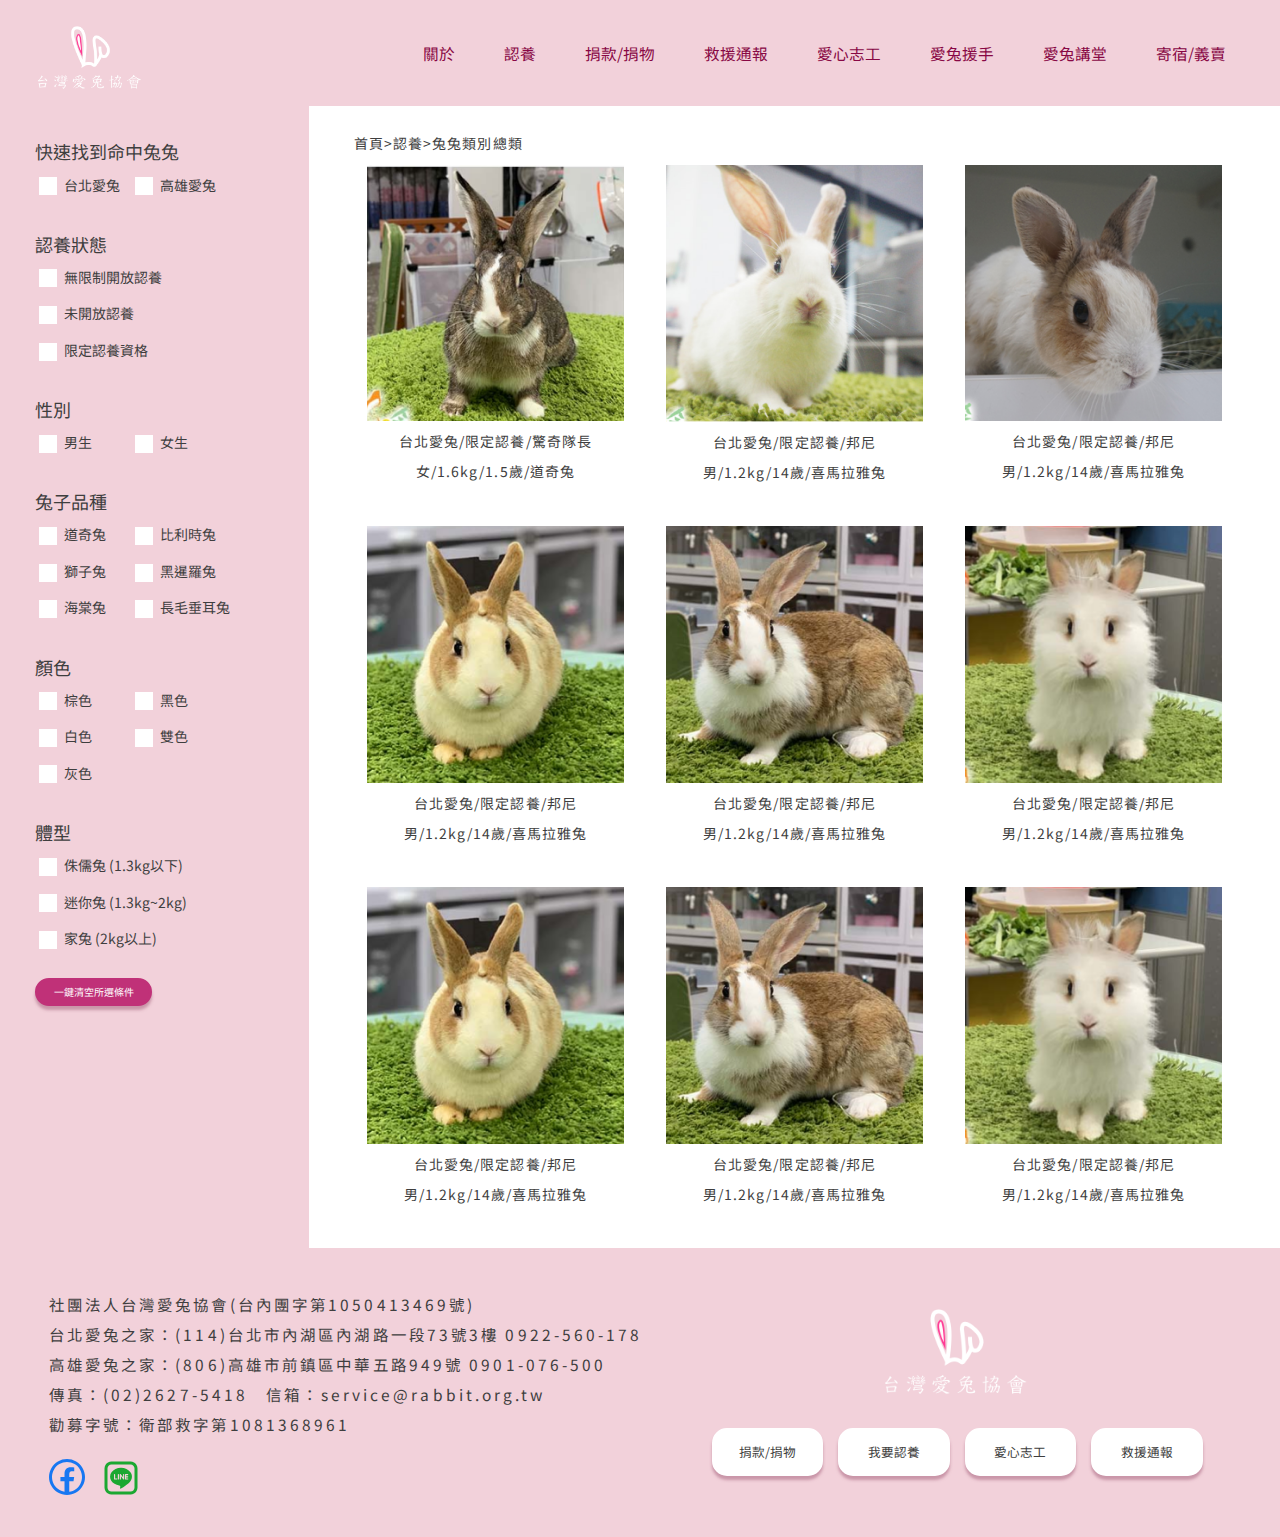
==== commit 47751023: "finish ipad" ====
--- a/adopt/adopt.html
+++ b/adopt/adopt.html
@@ -13,7 +13,6 @@
   <body>
     <div class="container">
       <div class="header">
-        <div class="menuBg"></div>
         <div class="menu">
           <div class="logo">
             <a href="../index.html"><img src="../images/Landingpage/LOGO.png" alt="logo"/></a>
@@ -174,6 +173,7 @@
                   <p>台北愛兔/限定認養/邦尼<br>男/1.2kg/14歲/喜馬拉雅兔</p>
                 </div>
               </div>
+              <!-- ipad -->
               <input class="findRabBtn" type="button" value="找尋命中兔兔">
               <div class="findRabSectionIpad">
                 <div class="findRabLeft">
@@ -187,22 +187,49 @@
                     <div class="choseList">體型<span class="arrow_plus">&LongRightArrow;</span></div>
                   </div>
                   <div class="choseSection choseInside" id="Inside0">
-                    <p><span class="lessIcon"><</span>找尋命中兔兔</p>
-                    <div class="choseList">台北愛兔<span class="arrow_plus">&#726;</span></div>
-                    <div class="choseList">高雄愛兔<span class="arrow_plus">&#726;</span></div>
+                    <p><span class="lessIcon"><</span>愛兔之家</p>
+                    <div class="choseList" value="台北愛兔"><p class='InsideP'>台北愛兔</p><span class="arrow_plus">&#726;</span></div>
+                    <div class="choseList" value="高雄愛兔"><p class='InsideP'>高雄愛兔</p><span class="arrow_plus">&#726;</span></div>
                   </div>
                   <div class="choseSection choseInside" id="Inside1">
-                    <p><span class="lessIcon"><</span>找尋命中兔兔</p>
-                    <div class="choseList" >無限制開放認養<span class="arrow_plus">&#726;</span></div>
-                    <div class="choseList">未開放認養<span class="arrow_plus">&#726;</span></div>
-                    <div class="choseList">限定認養資格<span class="arrow_plus">&#726;</span></div>
+                    <p><span class="lessIcon"><</span>認養狀態</p>
+                    <div class="choseList" value="開放認養" ><p class='InsideP'>開放認養</p><span class="arrow_plus">&#726;</span></div>
+                    <div class="choseList" value="未開放認養"><p class='InsideP'>未開放認養</p><span class="arrow_plus">&#726;</span></div>
+                    <div class="choseList" value="限定認養資格"><p class='InsideP'>限定認養資格</p><span class="arrow_plus">&#726;</span></div>
                   </div>
                   <div class="choseSection choseInside" id="Inside2">
-                    <p><span class="lessIcon"><</span>找尋命中兔兔</p>
-                    <div class="choseList">男生<span class="arrow_plus">&#726;</span></div>
-                    <div class="choseList">女生<span class="arrow_plus">&#726;</span></div>
-                  </div>
-                  <div class="cleanSection"></div>
+                    <p><span class="lessIcon"><</span>性別</p>
+                    <div class="choseList" value="男生"><p class='InsideP'>男生</p><span class="arrow_plus">&#726;</span></div>
+                    <div class="choseList" value="女生"><p class='InsideP'>女生</p><span class="arrow_plus">&#726;</span></div>
+                  </div>
+                  <div class="choseSection choseInside" id="Inside3">
+                    <p><span class="lessIcon"><</span>兔子品種</p>
+                    <div class="choseList" value="道奇兔"><p class='InsideP'>道奇兔</p><span class="arrow_plus">&#726;</span></div>
+                    <div class="choseList" value="比利時兔"><p class='InsideP'>比利時兔</p><span class="arrow_plus">&#726;</span></div>
+                    <div class="choseList" value="獅子兔"><p class='InsideP'>獅子兔</p><span class="arrow_plus">&#726;</span></div>
+                    <div class="choseList" value="黑暹羅兔"><p class='InsideP'>黑暹羅兔</p><span class="arrow_plus">&#726;</span></div>
+                    <div class="choseList" value="海棠兔"><p class='InsideP'>海棠兔</p><span class="arrow_plus">&#726;</span></div>
+                    <div class="choseList" value="長毛垂耳兔"><p class='InsideP'>長毛垂耳兔</p><span class="arrow_plus">&#726;</span></div>
+                  </div>
+                  <div class="choseSection choseInside" id="Inside4">
+                    <p><span class="lessIcon"><</span>顏色</p>
+                    <div class="choseList" value="棕色"><p class='InsideP'>棕色</p><span class="arrow_plus">&#726;</span></div>
+                    <div class="choseList" value="黑色"><p class='InsideP'>黑色</p><span class="arrow_plus">&#726;</span></div>
+                    <div class="choseList" value="白色"><p class='InsideP'>白色</p><span class="arrow_plus">&#726;</span></div>
+                    <div class="choseList" value="雙色"><p class='InsideP'>雙色</p><span class="arrow_plus">&#726;</span></div>
+                    <div class="choseList" value="灰色"><p class='InsideP'>灰色</p><span class="arrow_plus">&#726;</span></div>
+                  </div>
+                  <div class="choseSection choseInside" id="Inside5">
+                    <p><span class="lessIcon"><</span>體型</p>
+                    <div class="choseList" value="侏儒兔 (1.3kg以下)"><p class='InsideP'>侏儒兔 (1.3kg以下)</p><span class="arrow_plus">&#726;</span></div>
+                    <div class="choseList" value="迷你兔 (1.3kg~2kg)"><p class='InsideP'>迷你兔 (1.3kg~2kg)</p><span class="arrow_plus">&#726;</span></div>
+                    <div class="choseList" value="家兔 (2kg以上)"><p class='InsideP'>家兔 (2kg以上)</p><span class="arrow_plus">&#726;</span></div>
+                  </div>
+                  <div class="cleanSection">
+                    <div class="choosenSection">
+                      <div class="cleanAll"><p>清除全部</p></div>
+                    </div>
+                  </div>
                 </div>
                 <div class="findRabRight"><p>X</p></div>
               </div>
@@ -242,12 +269,12 @@
                   <input class="learnMore" type="button" value="了解更多" onclick="location.href=''">
                 </div>
               </div>
+              <!-- ipad -->
             </div>
           </div>
         </div>
       </div>
       <div class="footer">
-        <div class="footerBg"></div>
         <div class="leftFooter">
           <p>社團法人台灣愛兔協會(台內團字第1050413469號)<br>
               台北愛兔之家：(114)台北市內湖區內湖路一段73號3樓  0922-560-178<br>
--- a/adopt/adopt.css
+++ b/adopt/adopt.css
@@ -60,18 +60,6 @@
   background-color: #F2D1DA;
   width: 100%;
   max-width: 1600px;
-}
-
-@media screen and (min-width: 1600px) {
-  .menuBg {
-    margin-left: calc(1600px - 100vw);
-    width: calc(100vw + (100vw - 1600px));
-    height: 106px;
-    background-color: #F2D1DA;
-    position: absolute;
-    top: 0;
-    z-index: -1;
-  }
 }
 
 .logo {
@@ -506,6 +494,10 @@
 }
 
 .learnMore {
+  display: none;
+}
+
+.findRabBtn {
   display: none;
 }
 
@@ -650,6 +642,7 @@
     position: absolute;
     right: 7.16%;
     top: -0.2vh;
+    pointer-events: none;
   }
 
   .lessIcon {
@@ -666,8 +659,42 @@
     transition: 0.5s;
   }
 
+  .choseList p {
+    margin: 0;
+    font-size: 24px;
+  }
+
+  .choosenSection {
+    display: flex;
+    flex-wrap: wrap;
+  }
+
+  .choosenItem {
+    height: 3.125vw;
+    border-radius: 2.6vw;
+    background-color: #C03178;
+    font-size: 14px;
+    color: #fff;
+    padding-left: 35px;
+    padding-right: 29px;
+    line-height: 3.125vw;
+    margin-top: 1.8vh;
+    margin-right: 2.7vw;
+    cursor: pointer;
+  }
 
   .cleanSection {
+    padding-left: 3.9vw;
+  }
+
+  .cleanAll p {
+    font-size: 18px;
+    padding: 0;
+    margin-top: 1.8vh;
+    border-bottom: 1px solid #000;
+    letter-spacing: 0.075em;
+    opacity: 0;
+    cursor: pointer;
   }
 
   .findRabRight {
@@ -695,18 +722,6 @@
   background-color: #F2D1DA;
   position: relative;
   height: 289px;
-}
-
-@media screen and (min-width: 1600px) {
-  .footerBg {
-    margin-left: calc(1600px - 100vw);
-    width: calc(100vw + (100vw - 1600px));
-    height: 289px;
-    background-color: #F2D1DA;
-    position: absolute;
-    top: 0;
-    z-index: -1;
-  }
 }
 
 .leftFooter {
